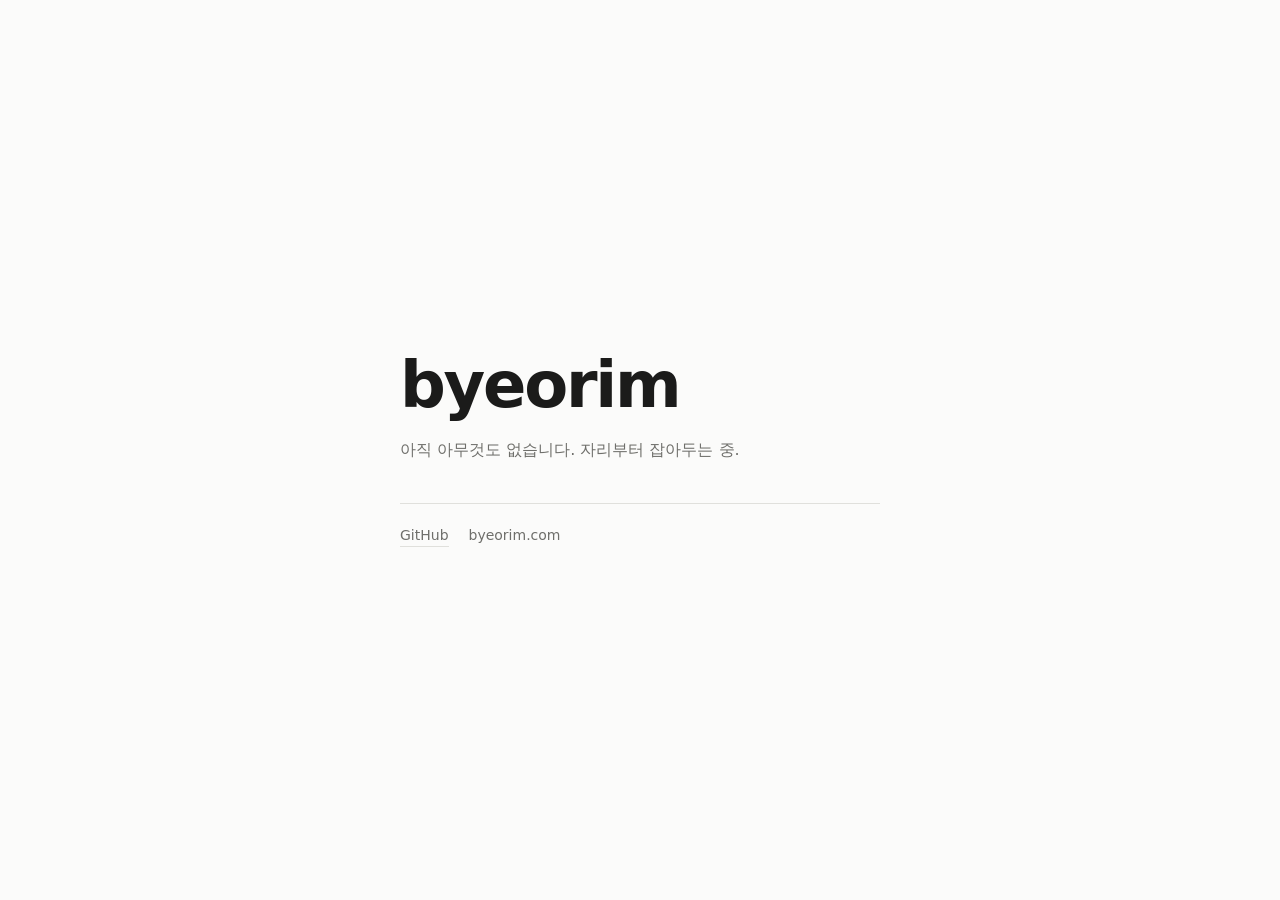
==== public/index.html @ 8a3b0b66 "init: byeorim.com landing page on Cloudflare Workers Assets-only Worker — no `main` entrypoint, so C" ====
<!doctype html>
<html lang="ko">
<head>
<meta charset="utf-8">
<meta name="viewport" content="width=device-width, initial-scale=1">
<title>byeorim</title>
<meta name="description" content="byeorim — 만들고 있습니다.">
<link rel="icon" href="data:image/svg+xml,<svg xmlns='http://www.w3.org/2000/svg' viewBox='0 0 100 100'><text y='.9em' font-size='90'>🔨</text></svg>">
<style>
  :root {
    color-scheme: light dark;
    --bg: #fbfbfa;
    --fg: #1b1b1a;
    --muted: #6f6f6b;
    --rule: #e0e0dc;
  }
  @media (prefers-color-scheme: dark) {
    :root { --bg: #121211; --fg: #ececea; --muted: #8f8f8a; --rule: #2a2a28; }
  }
  * { box-sizing: border-box; }
  html, body { height: 100%; }
  body {
    margin: 0;
    background: var(--bg);
    color: var(--fg);
    font: 16px/1.6 ui-sans-serif, -apple-system, "Pretendard", "Apple SD Gothic Neo",
          "Segoe UI", system-ui, sans-serif;
    display: grid;
    place-items: center;
    padding: 2rem;
    -webkit-font-smoothing: antialiased;
  }
  main { max-width: 30rem; width: 100%; }
  h1 {
    margin: 0;
    font-size: clamp(2.5rem, 12vw, 4rem);
    font-weight: 600;
    letter-spacing: -0.035em;
    line-height: 1;
  }
  .tagline { margin: 1.25rem 0 0; color: var(--muted); }
  hr { border: 0; border-top: 1px solid var(--rule); margin: 2.5rem 0 1.25rem; }
  .meta {
    display: flex;
    gap: 1.25rem;
    flex-wrap: wrap;
    font-size: 0.875rem;
    color: var(--muted);
  }
  .meta a { color: inherit; text-decoration: none; border-bottom: 1px solid var(--rule); }
  .meta a:hover { color: var(--fg); border-bottom-color: currentColor; }
</style>
</head>
<body>
  <main>
    <h1>byeorim</h1>
    <p class="tagline">아직 아무것도 없습니다. 자리부터 잡아두는 중.</p>
    <hr>
    <div class="meta">
      <a href="https://github.com/byeorim">GitHub</a>
      <span>byeorim.com</span>
    </div>
  </main>
</body>
</html>
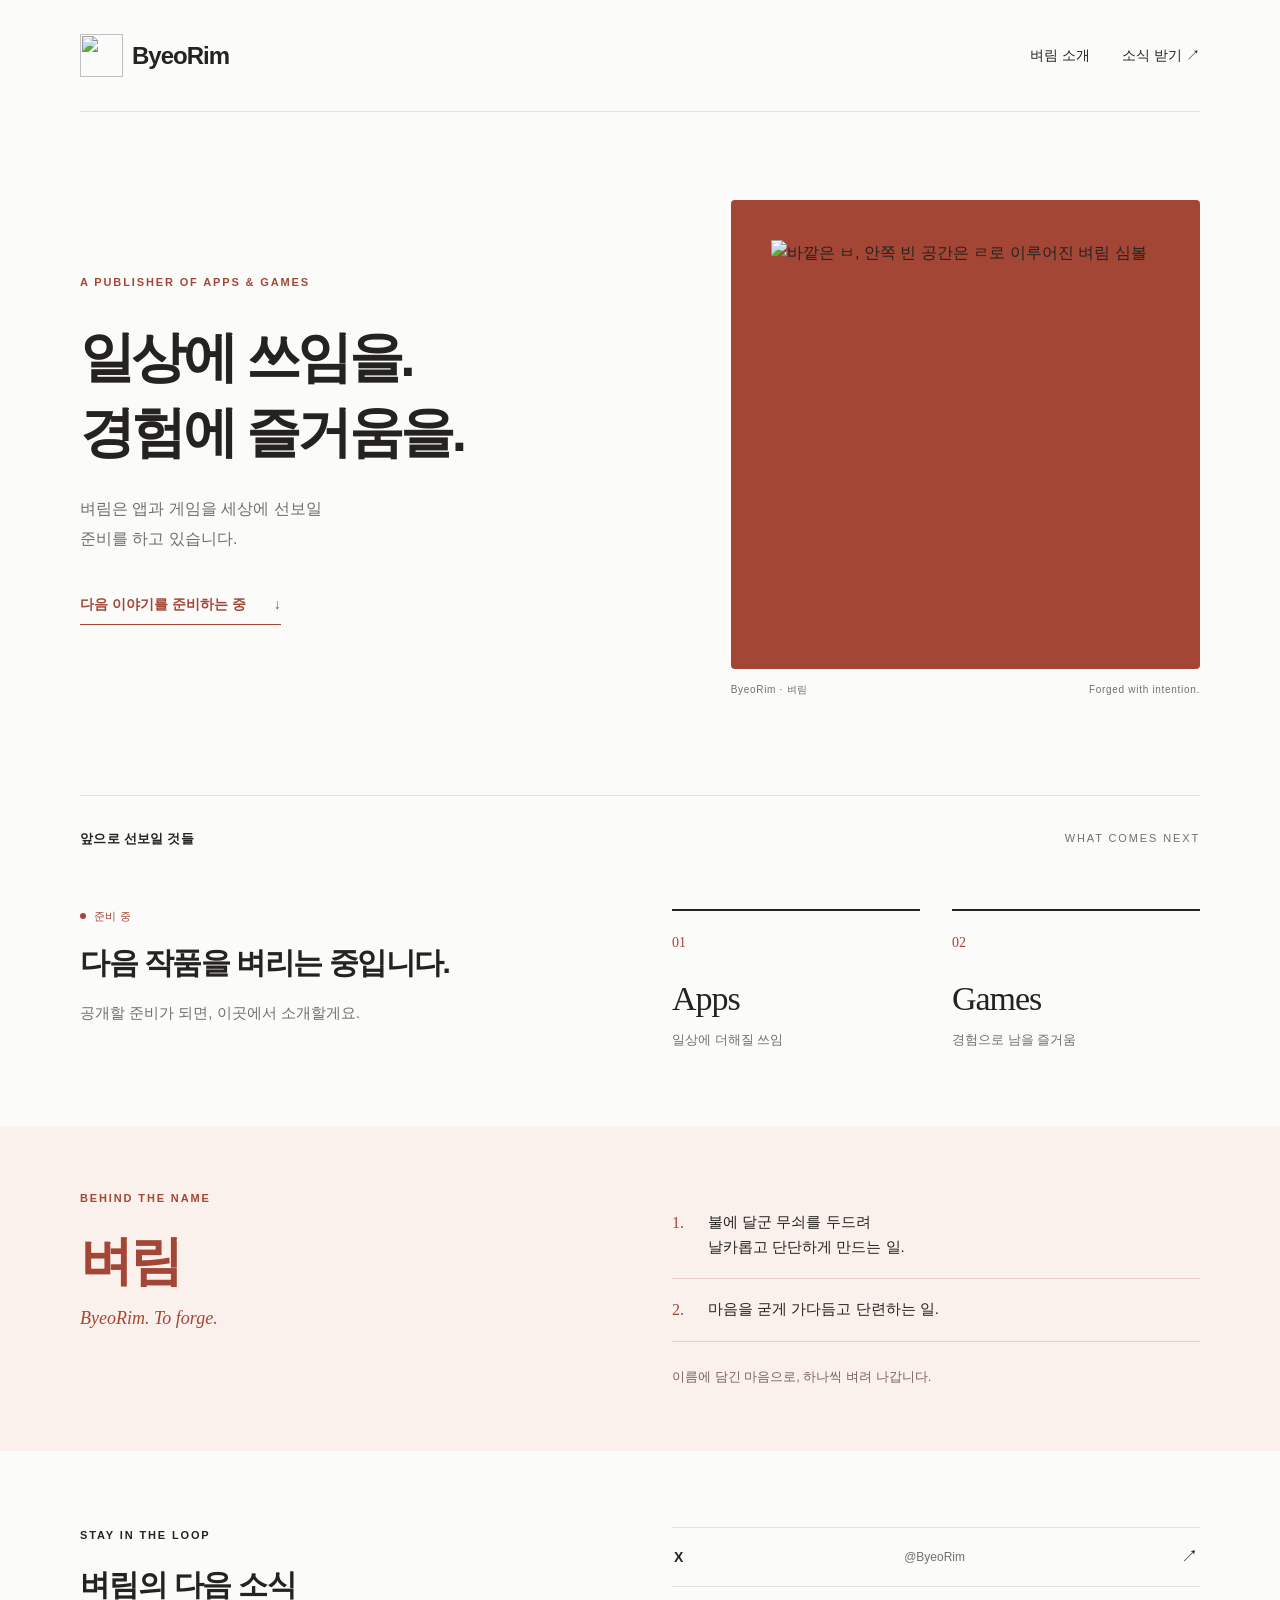
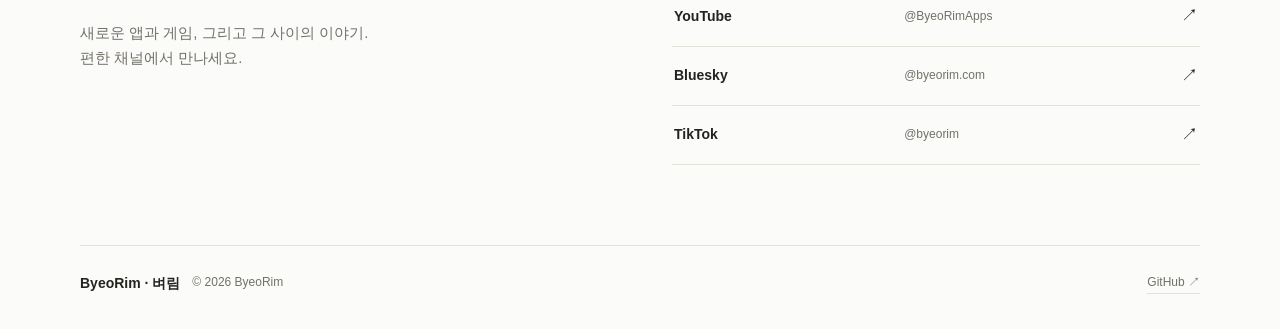
==== commit c0b4afd3: "Establish ByeoRim identity and redesign publisher landing page" ====
--- a/public/index.html
+++ b/public/index.html
@@ -1,65 +1,196 @@
 <!doctype html>
 <html lang="ko">
 <head>
-<meta charset="utf-8">
-<meta name="viewport" content="width=device-width, initial-scale=1">
-<title>byeorim</title>
-<meta name="description" content="byeorim — 만들고 있습니다.">
-<link rel="icon" href="data:image/svg+xml,<svg xmlns='http://www.w3.org/2000/svg' viewBox='0 0 100 100'><text y='.9em' font-size='90'>🔨</text></svg>">
-<style>
-  :root {
-    color-scheme: light dark;
-    --bg: #fbfbfa;
-    --fg: #1b1b1a;
-    --muted: #6f6f6b;
-    --rule: #e0e0dc;
-  }
-  @media (prefers-color-scheme: dark) {
-    :root { --bg: #121211; --fg: #ececea; --muted: #8f8f8a; --rule: #2a2a28; }
-  }
-  * { box-sizing: border-box; }
-  html, body { height: 100%; }
-  body {
-    margin: 0;
-    background: var(--bg);
-    color: var(--fg);
-    font: 16px/1.6 ui-sans-serif, -apple-system, "Pretendard", "Apple SD Gothic Neo",
-          "Segoe UI", system-ui, sans-serif;
-    display: grid;
-    place-items: center;
-    padding: 2rem;
-    -webkit-font-smoothing: antialiased;
-  }
-  main { max-width: 30rem; width: 100%; }
-  h1 {
-    margin: 0;
-    font-size: clamp(2.5rem, 12vw, 4rem);
-    font-weight: 600;
-    letter-spacing: -0.035em;
-    line-height: 1;
-  }
-  .tagline { margin: 1.25rem 0 0; color: var(--muted); }
-  hr { border: 0; border-top: 1px solid var(--rule); margin: 2.5rem 0 1.25rem; }
-  .meta {
-    display: flex;
-    gap: 1.25rem;
-    flex-wrap: wrap;
-    font-size: 0.875rem;
-    color: var(--muted);
-  }
-  .meta a { color: inherit; text-decoration: none; border-bottom: 1px solid var(--rule); }
-  .meta a:hover { color: var(--fg); border-bottom-color: currentColor; }
-</style>
+  <meta charset="utf-8">
+  <meta name="viewport" content="width=device-width, initial-scale=1">
+  <meta name="theme-color" content="#A44636">
+  <title>ByeoRim · 벼림 — Apps & Games</title>
+  <meta name="description" content="일상에 쓰임을, 경험에 즐거움을. 벼림은 앱과 게임을 세상에 선보일 준비를 하고 있습니다.">
+  <link rel="canonical" href="https://byeorim.com/">
+  <link rel="icon" type="image/svg+xml" href="/favicon.svg">
+  <link rel="icon" type="image/png" sizes="32x32" href="/favicon-32.png">
+  <link rel="apple-touch-icon" sizes="180x180" href="/apple-touch-icon.png">
+  <meta property="og:type" content="website">
+  <meta property="og:site_name" content="ByeoRim · 벼림">
+  <meta property="og:title" content="ByeoRim · 벼림 — Apps & Games">
+  <meta property="og:description" content="일상에 쓰임을, 경험에 즐거움을. 앱과 게임을 선보이는 퍼블리셔, 벼림.">
+  <meta property="og:url" content="https://byeorim.com/">
+  <meta property="og:locale" content="ko_KR">
+  <meta property="og:image" content="https://byeorim.com/assets/og-image.png">
+  <meta property="og:image:width" content="1200">
+  <meta property="og:image:height" content="630">
+  <meta property="og:image:alt" content="벽돌색 바탕의 벼림 심볼과 ByeoRim 로고">
+  <meta name="twitter:card" content="summary_large_image">
+  <meta name="twitter:site" content="@ByeoRim">
+  <style>
+    :root { color-scheme: light; --paper:#fbfbfa; --ink:#24231f; --muted:#727067; --line:#e4e1da; --brand:#a44636; --tint:#faf1ec; --serif:Georgia,"Times New Roman",serif; }
+    * { box-sizing:border-box; }
+    html { scroll-behavior:smooth; scroll-padding-top:2rem; }
+    body { margin:0; background:var(--paper); color:var(--ink); font-family:-apple-system,BlinkMacSystemFont,"Apple SD Gothic Neo","Noto Sans KR","Segoe UI",sans-serif; line-height:1.65; -webkit-font-smoothing:antialiased; }
+    a { color:inherit; text-decoration:none; }
+    a:focus-visible { outline:2px solid var(--brand); outline-offset:7px; border-radius:2px; }
+    ::selection { background:#edd1c8; color:#40251e; }
+    img { display:block; max-width:100%; }
+    .wrap { width:min(1120px, calc(100% - 96px)); margin-inline:auto; }
+    .skip { position:fixed; z-index:10; top:12px; left:12px; padding:10px 18px; background:var(--paper); transform:translateY(-160%); }
+    .skip:focus { transform:translateY(0); }
+    header { height:112px; display:flex; align-items:center; justify-content:space-between; gap:24px; border-bottom:1px solid var(--line); }
+    .brand { display:inline-flex; gap:9px; align-items:center; font-size:24px; font-weight:650; letter-spacing:-1px; }
+    .brand img { width:43px; height:43px; }
+    nav { display:flex; gap:32px; font-size:14px; }
+    nav a { transition:color .15s; }
+    nav a:hover { color:var(--brand); }
+    .hero { display:grid; grid-template-columns:1.25fr 1fr; gap:64px; align-items:center; padding:88px 0 96px; }
+    .eyebrow { display:block; font-size:11px; line-height:1.5; letter-spacing:.17em; font-weight:650; text-transform:uppercase; }
+    .hero .eyebrow { color:var(--brand); margin-bottom:30px; }
+    h1 { margin:0; font-size:clamp(36px,4.3vw,57px); font-weight:650; letter-spacing:-.065em; line-height:1.35; word-break:keep-all; }
+    h1 span { display:block; }
+    .hero-copy p { margin:25px 0 30px; font-size:16px; color:var(--muted); line-height:1.9; word-break:keep-all; }
+    .text-link { display:inline-flex; align-items:center; gap:28px; padding-block:8px; border-bottom:1px solid var(--brand); font-size:14px; color:var(--brand); font-weight:600; }
+    .arrow { transition:transform .2s; }
+    .text-link:hover .arrow { transform:translateY(3px); }
+    .hero-art { margin:0; }
+    .symbol-stage { background:var(--brand); border-radius:4px; aspect-ratio:1; display:grid; place-items:center; }
+    .symbol-stage img { width:83%; height:83%; }
+    figcaption { display:flex; justify-content:space-between; gap:10px; margin-top:13px; color:var(--muted); font-size:10px; letter-spacing:.07em; }
+    .section-head { display:flex; gap:24px; justify-content:space-between; align-items:center; margin-bottom:34px; }
+    .section-head h2 { margin:0; font-size:13px; font-weight:600; letter-spacing:.02em; }
+    .section-head .eyebrow { color:var(--muted); font-weight:500; }
+    .works { border-top:1px solid var(--line); padding:32px 0 76px; }
+    .work-note { display:grid; grid-template-columns:1fr 1fr; gap:64px; padding:18px 0 0; }
+    .work-note h3 { margin:0 0 16px; font-size:30px; letter-spacing:-.05em; font-weight:600; line-height:1.5; word-break:keep-all; }
+    .work-note p { color:var(--muted); font-size:15px; margin:0; word-break:keep-all; }
+    .status { display:inline-flex; align-items:center; gap:8px; font-size:11px; color:var(--brand); letter-spacing:.04em; margin-bottom:15px; }
+    .status::before { content:""; width:6px; height:6px; border-radius:50%; background:currentColor; }
+    .categories { display:flex; gap:32px; align-items:flex-start; padding-top:8px; }
+    .category { flex:1; border-top:2px solid var(--ink); padding-top:18px; }
+    .category .number { font-family:var(--serif); color:var(--brand); font-size:14px; }
+    .category h3 { font-family:var(--serif); font-size:34px; font-weight:400; letter-spacing:-.03em; margin:17px 0 5px; }
+    .category p { font-size:13px; }
+    .about { background:var(--tint); padding:64px 0; }
+    .about-inner { display:grid; grid-template-columns:1fr 1fr; gap:64px; }
+    .about-title { color:var(--brand); }
+    .about-title h2 { font-size:53px; font-weight:600; letter-spacing:-.05em; line-height:1.3; margin:20px 0 8px; }
+    .about-title p { margin:0; font-family:var(--serif); font-size:18px; font-style:italic; }
+    .definition { margin:0; padding:2px 0 0; }
+    .definition div { display:grid; grid-template-columns:28px 1fr; gap:8px; padding:18px 0; border-bottom:1px solid #e5cec5; }
+    .definition dt { color:var(--brand); font-family:var(--serif); font-size:16px; }
+    .definition dd { margin:0; font-size:15px; word-break:keep-all; }
+    .about-note { margin:24px 0 0; color:#7c6259; font-size:13px; word-break:keep-all; }
+    .connect { display:grid; grid-template-columns:1fr 1fr; gap:64px; padding:76px 0 80px; }
+    .connect h2 { font-size:30px; letter-spacing:-.04em; font-weight:600; margin:16px 0 12px; }
+    .connect p { margin:0; font-size:15px; color:var(--muted); word-break:keep-all; }
+    .socials { margin:0; padding:0; list-style:none; border-top:1px solid var(--line); }
+    .socials a { display:grid; grid-template-columns:1fr 1.2fr 20px; align-items:center; gap:12px; padding:15px 2px; border-bottom:1px solid var(--line); transition:color .15s,background .15s; }
+    .socials a:hover { color:var(--brand); background:var(--tint); }
+    .social-name { font-size:14px; font-weight:550; }
+    .handle { font-size:12px; color:var(--muted); }
+    .social-arrow { font-size:17px; text-align:right; }
+    footer { display:flex; flex-wrap:wrap; align-items:center; justify-content:space-between; gap:20px; border-top:1px solid var(--line); padding:26px 0 34px; font-size:12px; color:var(--muted); }
+    .footer-name { display:flex; align-items:center; gap:12px; }
+    .footer-name strong { color:var(--ink); font-size:14px; font-weight:600; }
+    footer a { border-bottom:1px solid var(--line); }
+    footer a:hover { color:var(--brand); }
+    @media(min-width:1500px) { .hero { padding-block:108px; } }
+    @media(max-width:850px) {
+      .wrap { width:calc(100% - 56px); }
+      header { height:88px; }
+      .hero { gap:32px; padding:64px 0; grid-template-columns:1.2fr 1fr; }
+      h1 { font-size:38px; }
+      .hero-copy p { font-size:14px; }
+      .work-note,.about-inner,.connect { gap:36px; }
+      .work-note h3,.connect h2 { font-size:26px; }
+      .categories { gap:20px; }
+    }
+    @media(max-width:620px) {
+      .wrap { width:calc(100% - 40px); }
+      header { height:80px; }
+      .brand { font-size:22px; }
+      .brand img { width:36px; height:36px; }
+      nav { gap:22px; font-size:13px; }
+      .hero { grid-template-columns:1fr; gap:40px; padding:48px 0 52px; }
+      .hero .eyebrow { margin-bottom:22px; }
+      h1 { font-size:clamp(32px,8.5vw,47px); }
+      .hero-copy p { margin-top:20px; font-size:15px; }
+      .hero-art { width:100%; max-width:420px; justify-self:center; }
+      .symbol-stage { aspect-ratio:1.14; }
+      .symbol-stage img { width:78%; height:88%; }
+      .works { padding-bottom:48px; }
+      .section-head { margin-bottom:20px; }
+      .work-note { grid-template-columns:1fr; gap:34px; }
+      .work-note h3 { font-size:27px; }
+      .categories { gap:24px; }
+      .category h3 { font-size:31px; }
+      .about { padding:44px 0; }
+      .about-inner { grid-template-columns:1fr; gap:24px; }
+      .about-title h2 { font-size:44px; margin-top:16px; }
+      .definition div { padding:16px 0; }
+      .connect { grid-template-columns:1fr; gap:30px; padding:48px 0; }
+      footer { align-items:flex-start; }
+      .footer-name { flex-direction:column; align-items:flex-start; gap:4px; }
+    }
+    @media(prefers-reduced-motion:reduce) { html { scroll-behavior:auto; } *,*::before,*::after { transition:none !important; } }
+  </style>
 </head>
 <body>
-  <main>
-    <h1>byeorim</h1>
-    <p class="tagline">아직 아무것도 없습니다. 자리부터 잡아두는 중.</p>
-    <hr>
-    <div class="meta">
-      <a href="https://github.com/byeorim">GitHub</a>
-      <span>byeorim.com</span>
+  <a class="skip" href="#main">본문으로 건너뛰기</a>
+  <div class="wrap">
+    <header>
+      <a class="brand" href="/" aria-label="ByeoRim 홈"><img src="/assets/byeorim.svg" width="43" height="43" alt=""><span>ByeoRim</span></a>
+      <nav aria-label="주 메뉴"><a href="#about">벼림 소개</a><a href="#connect">소식 받기 <span aria-hidden="true">↗</span></a></nav>
+    </header>
+  </div>
+  <main id="main">
+    <div class="wrap">
+      <section class="hero" aria-labelledby="hero-title">
+        <div class="hero-copy">
+          <span class="eyebrow" lang="en">A publisher of apps &amp; games</span>
+          <h1 id="hero-title"><span>일상에 쓰임을.</span><span>경험에 즐거움을.</span></h1>
+          <p>벼림은 앱과 게임을 세상에 선보일<br>준비를 하고 있습니다.</p>
+          <a class="text-link" href="#works">다음 이야기를 준비하는 중 <span class="arrow" aria-hidden="true">↓</span></a>
+        </div>
+        <figure class="hero-art">
+          <div class="symbol-stage"><img src="/assets/byeorim-white.svg" width="1024" height="1024" alt="바깥은 ㅂ, 안쪽 빈 공간은 ㄹ로 이루어진 벼림 심볼"></div>
+          <figcaption><span>ByeoRim · 벼림</span><span lang="en">Forged with intention.</span></figcaption>
+        </figure>
+      </section>
+      <section class="works" id="works" aria-labelledby="works-title">
+        <div class="section-head"><h2 id="works-title">앞으로 선보일 것들</h2><span class="eyebrow" lang="en">What comes next</span></div>
+        <div class="work-note">
+          <div><span class="status">준비 중</span><h3>다음 작품을 벼리는 중입니다.</h3><p>공개할 준비가 되면, 이곳에서 소개할게요.</p></div>
+          <div class="categories">
+            <div class="category"><span class="number" aria-hidden="true">01</span><h3 lang="en">Apps</h3><p>일상에 더해질 쓰임</p></div>
+            <div class="category"><span class="number" aria-hidden="true">02</span><h3 lang="en">Games</h3><p>경험으로 남을 즐거움</p></div>
+          </div>
+        </div>
+      </section>
     </div>
+  <section class="about" id="about" aria-labelledby="about-title">
+    <div class="wrap about-inner">
+      <div class="about-title"><span class="eyebrow" lang="en">Behind the name</span><h2 id="about-title">벼림</h2><p lang="en">ByeoRim. To forge.</p></div>
+      <div>
+        <dl class="definition">
+          <div><dt>1.</dt><dd>불에 달군 무쇠를 두드려<br>날카롭고 단단하게 만드는 일.</dd></div>
+          <div><dt>2.</dt><dd>마음을 굳게 가다듬고 단련하는 일.</dd></div>
+        </dl>
+        <p class="about-note">이름에 담긴 마음으로, 하나씩 벼려 나갑니다.</p>
+      </div>
+    </div>
+  </section>
+  <div class="wrap">
+    <section class="connect" id="connect" aria-labelledby="connect-title">
+      <div><span class="eyebrow" lang="en">Stay in the loop</span><h2 id="connect-title">벼림의 다음 소식</h2><p>새로운 앱과 게임, 그리고 그 사이의 이야기.<br>편한 채널에서 만나세요.</p></div>
+      <ul class="socials" aria-label="공식 소셜 미디어">
+        <li><a href="https://x.com/ByeoRim"><span class="social-name">X</span><span class="handle">@ByeoRim</span><span class="social-arrow" aria-hidden="true">↗</span></a></li>
+        <li><a href="https://www.youtube.com/@ByeoRimApps"><span class="social-name">YouTube</span><span class="handle">@ByeoRimApps</span><span class="social-arrow" aria-hidden="true">↗</span></a></li>
+        <li><a href="https://bsky.app/profile/byeorim.com"><span class="social-name">Bluesky</span><span class="handle">@byeorim.com</span><span class="social-arrow" aria-hidden="true">↗</span></a></li>
+        <li><a href="https://www.tiktok.com/@byeorim"><span class="social-name">TikTok</span><span class="handle">@byeorim</span><span class="social-arrow" aria-hidden="true">↗</span></a></li>
+      </ul>
+    </section>
+  </div>
   </main>
+  <div class="wrap">
+    <footer><div class="footer-name"><strong>ByeoRim · 벼림</strong><span>© 2026 ByeoRim</span></div><a href="https://github.com/byeorim">GitHub <span aria-hidden="true">↗</span></a></footer>
+  </div>
 </body>
 </html>
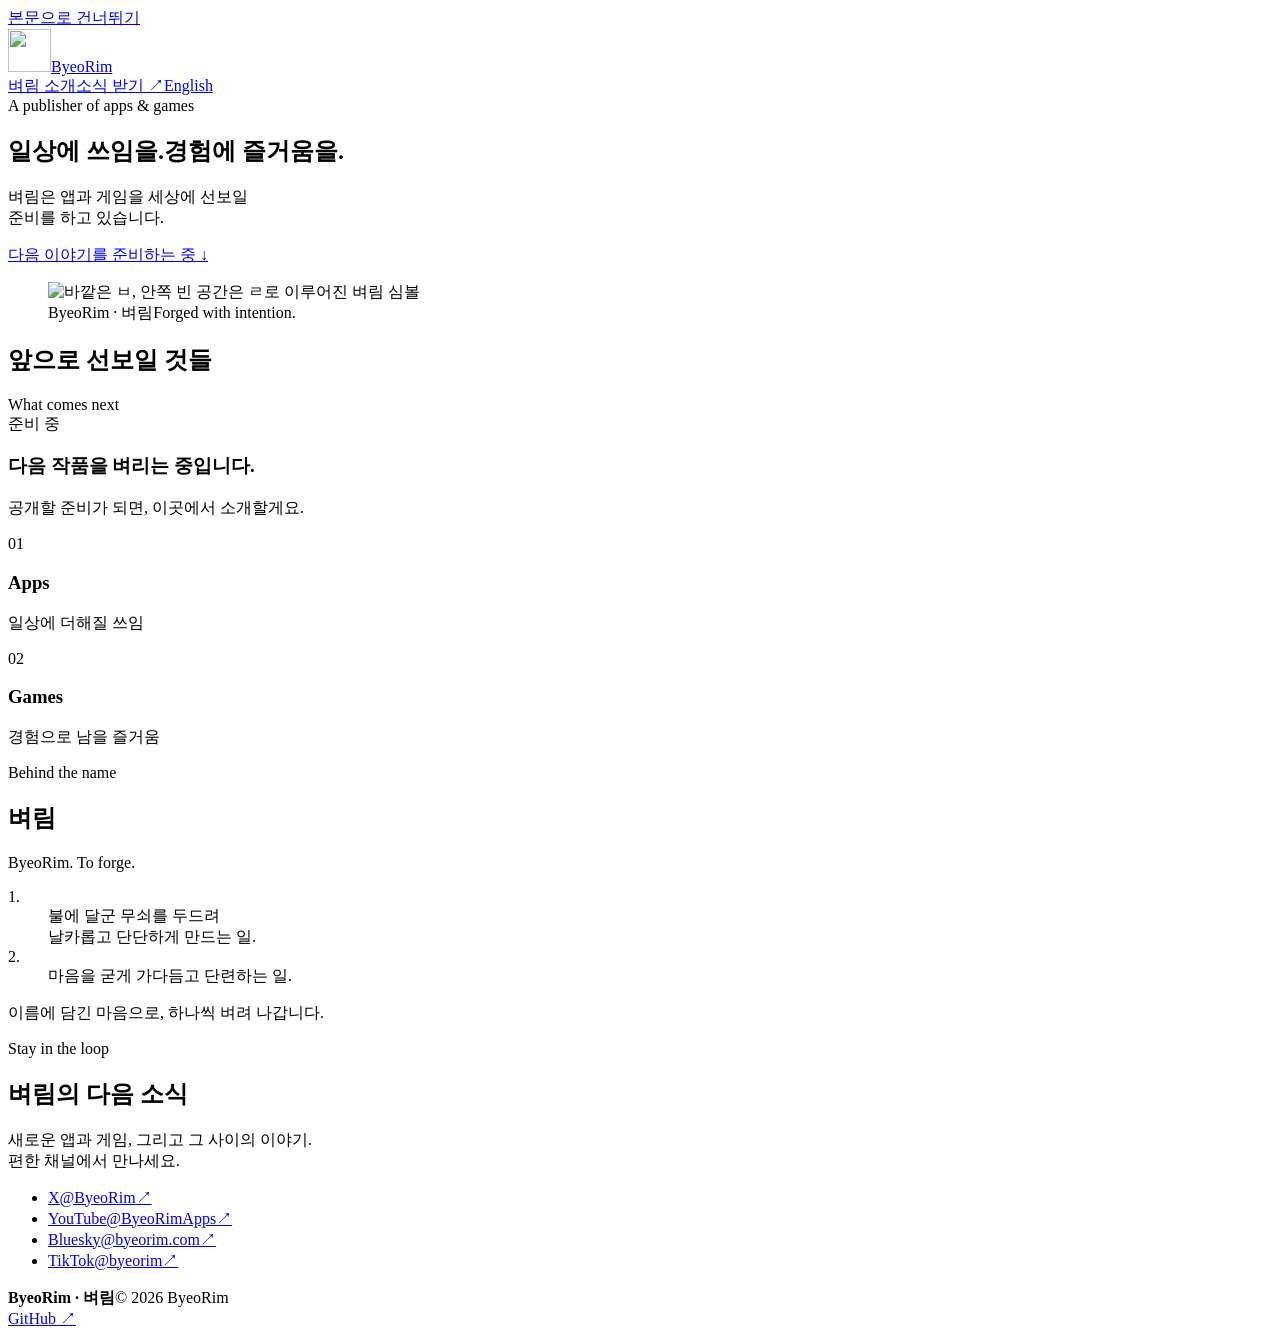
==== commit f41e6d26: "Add English landing page and language switching" ====
--- a/public/index.html
+++ b/public/index.html
@@ -7,6 +7,9 @@
   <title>ByeoRim · 벼림 — Apps & Games</title>
   <meta name="description" content="일상에 쓰임을, 경험에 즐거움을. 벼림은 앱과 게임을 세상에 선보일 준비를 하고 있습니다.">
   <link rel="canonical" href="https://byeorim.com/">
+  <link rel="alternate" hreflang="ko" href="https://byeorim.com/">
+  <link rel="alternate" hreflang="en" href="https://byeorim.com/en/">
+  <link rel="alternate" hreflang="x-default" href="https://byeorim.com/">
   <link rel="icon" type="image/svg+xml" href="/favicon.svg">
   <link rel="icon" type="image/png" sizes="32x32" href="/favicon-32.png">
   <link rel="apple-touch-icon" sizes="180x180" href="/apple-touch-icon.png">
@@ -16,128 +19,21 @@
   <meta property="og:description" content="일상에 쓰임을, 경험에 즐거움을. 앱과 게임을 선보이는 퍼블리셔, 벼림.">
   <meta property="og:url" content="https://byeorim.com/">
   <meta property="og:locale" content="ko_KR">
+  <meta property="og:locale:alternate" content="en_US">
   <meta property="og:image" content="https://byeorim.com/assets/og-image.png">
   <meta property="og:image:width" content="1200">
   <meta property="og:image:height" content="630">
   <meta property="og:image:alt" content="벽돌색 바탕의 벼림 심볼과 ByeoRim 로고">
   <meta name="twitter:card" content="summary_large_image">
   <meta name="twitter:site" content="@ByeoRim">
-  <style>
-    :root { color-scheme: light; --paper:#fbfbfa; --ink:#24231f; --muted:#727067; --line:#e4e1da; --brand:#a44636; --tint:#faf1ec; --serif:Georgia,"Times New Roman",serif; }
-    * { box-sizing:border-box; }
-    html { scroll-behavior:smooth; scroll-padding-top:2rem; }
-    body { margin:0; background:var(--paper); color:var(--ink); font-family:-apple-system,BlinkMacSystemFont,"Apple SD Gothic Neo","Noto Sans KR","Segoe UI",sans-serif; line-height:1.65; -webkit-font-smoothing:antialiased; }
-    a { color:inherit; text-decoration:none; }
-    a:focus-visible { outline:2px solid var(--brand); outline-offset:7px; border-radius:2px; }
-    ::selection { background:#edd1c8; color:#40251e; }
-    img { display:block; max-width:100%; }
-    .wrap { width:min(1120px, calc(100% - 96px)); margin-inline:auto; }
-    .skip { position:fixed; z-index:10; top:12px; left:12px; padding:10px 18px; background:var(--paper); transform:translateY(-160%); }
-    .skip:focus { transform:translateY(0); }
-    header { height:112px; display:flex; align-items:center; justify-content:space-between; gap:24px; border-bottom:1px solid var(--line); }
-    .brand { display:inline-flex; gap:9px; align-items:center; font-size:24px; font-weight:650; letter-spacing:-1px; }
-    .brand img { width:43px; height:43px; }
-    nav { display:flex; gap:32px; font-size:14px; }
-    nav a { transition:color .15s; }
-    nav a:hover { color:var(--brand); }
-    .hero { display:grid; grid-template-columns:1.25fr 1fr; gap:64px; align-items:center; padding:88px 0 96px; }
-    .eyebrow { display:block; font-size:11px; line-height:1.5; letter-spacing:.17em; font-weight:650; text-transform:uppercase; }
-    .hero .eyebrow { color:var(--brand); margin-bottom:30px; }
-    h1 { margin:0; font-size:clamp(36px,4.3vw,57px); font-weight:650; letter-spacing:-.065em; line-height:1.35; word-break:keep-all; }
-    h1 span { display:block; }
-    .hero-copy p { margin:25px 0 30px; font-size:16px; color:var(--muted); line-height:1.9; word-break:keep-all; }
-    .text-link { display:inline-flex; align-items:center; gap:28px; padding-block:8px; border-bottom:1px solid var(--brand); font-size:14px; color:var(--brand); font-weight:600; }
-    .arrow { transition:transform .2s; }
-    .text-link:hover .arrow { transform:translateY(3px); }
-    .hero-art { margin:0; }
-    .symbol-stage { background:var(--brand); border-radius:4px; aspect-ratio:1; display:grid; place-items:center; }
-    .symbol-stage img { width:83%; height:83%; }
-    figcaption { display:flex; justify-content:space-between; gap:10px; margin-top:13px; color:var(--muted); font-size:10px; letter-spacing:.07em; }
-    .section-head { display:flex; gap:24px; justify-content:space-between; align-items:center; margin-bottom:34px; }
-    .section-head h2 { margin:0; font-size:13px; font-weight:600; letter-spacing:.02em; }
-    .section-head .eyebrow { color:var(--muted); font-weight:500; }
-    .works { border-top:1px solid var(--line); padding:32px 0 76px; }
-    .work-note { display:grid; grid-template-columns:1fr 1fr; gap:64px; padding:18px 0 0; }
-    .work-note h3 { margin:0 0 16px; font-size:30px; letter-spacing:-.05em; font-weight:600; line-height:1.5; word-break:keep-all; }
-    .work-note p { color:var(--muted); font-size:15px; margin:0; word-break:keep-all; }
-    .status { display:inline-flex; align-items:center; gap:8px; font-size:11px; color:var(--brand); letter-spacing:.04em; margin-bottom:15px; }
-    .status::before { content:""; width:6px; height:6px; border-radius:50%; background:currentColor; }
-    .categories { display:flex; gap:32px; align-items:flex-start; padding-top:8px; }
-    .category { flex:1; border-top:2px solid var(--ink); padding-top:18px; }
-    .category .number { font-family:var(--serif); color:var(--brand); font-size:14px; }
-    .category h3 { font-family:var(--serif); font-size:34px; font-weight:400; letter-spacing:-.03em; margin:17px 0 5px; }
-    .category p { font-size:13px; }
-    .about { background:var(--tint); padding:64px 0; }
-    .about-inner { display:grid; grid-template-columns:1fr 1fr; gap:64px; }
-    .about-title { color:var(--brand); }
-    .about-title h2 { font-size:53px; font-weight:600; letter-spacing:-.05em; line-height:1.3; margin:20px 0 8px; }
-    .about-title p { margin:0; font-family:var(--serif); font-size:18px; font-style:italic; }
-    .definition { margin:0; padding:2px 0 0; }
-    .definition div { display:grid; grid-template-columns:28px 1fr; gap:8px; padding:18px 0; border-bottom:1px solid #e5cec5; }
-    .definition dt { color:var(--brand); font-family:var(--serif); font-size:16px; }
-    .definition dd { margin:0; font-size:15px; word-break:keep-all; }
-    .about-note { margin:24px 0 0; color:#7c6259; font-size:13px; word-break:keep-all; }
-    .connect { display:grid; grid-template-columns:1fr 1fr; gap:64px; padding:76px 0 80px; }
-    .connect h2 { font-size:30px; letter-spacing:-.04em; font-weight:600; margin:16px 0 12px; }
-    .connect p { margin:0; font-size:15px; color:var(--muted); word-break:keep-all; }
-    .socials { margin:0; padding:0; list-style:none; border-top:1px solid var(--line); }
-    .socials a { display:grid; grid-template-columns:1fr 1.2fr 20px; align-items:center; gap:12px; padding:15px 2px; border-bottom:1px solid var(--line); transition:color .15s,background .15s; }
-    .socials a:hover { color:var(--brand); background:var(--tint); }
-    .social-name { font-size:14px; font-weight:550; }
-    .handle { font-size:12px; color:var(--muted); }
-    .social-arrow { font-size:17px; text-align:right; }
-    footer { display:flex; flex-wrap:wrap; align-items:center; justify-content:space-between; gap:20px; border-top:1px solid var(--line); padding:26px 0 34px; font-size:12px; color:var(--muted); }
-    .footer-name { display:flex; align-items:center; gap:12px; }
-    .footer-name strong { color:var(--ink); font-size:14px; font-weight:600; }
-    footer a { border-bottom:1px solid var(--line); }
-    footer a:hover { color:var(--brand); }
-    @media(min-width:1500px) { .hero { padding-block:108px; } }
-    @media(max-width:850px) {
-      .wrap { width:calc(100% - 56px); }
-      header { height:88px; }
-      .hero { gap:32px; padding:64px 0; grid-template-columns:1.2fr 1fr; }
-      h1 { font-size:38px; }
-      .hero-copy p { font-size:14px; }
-      .work-note,.about-inner,.connect { gap:36px; }
-      .work-note h3,.connect h2 { font-size:26px; }
-      .categories { gap:20px; }
-    }
-    @media(max-width:620px) {
-      .wrap { width:calc(100% - 40px); }
-      header { height:80px; }
-      .brand { font-size:22px; }
-      .brand img { width:36px; height:36px; }
-      nav { gap:22px; font-size:13px; }
-      .hero { grid-template-columns:1fr; gap:40px; padding:48px 0 52px; }
-      .hero .eyebrow { margin-bottom:22px; }
-      h1 { font-size:clamp(32px,8.5vw,47px); }
-      .hero-copy p { margin-top:20px; font-size:15px; }
-      .hero-art { width:100%; max-width:420px; justify-self:center; }
-      .symbol-stage { aspect-ratio:1.14; }
-      .symbol-stage img { width:78%; height:88%; }
-      .works { padding-bottom:48px; }
-      .section-head { margin-bottom:20px; }
-      .work-note { grid-template-columns:1fr; gap:34px; }
-      .work-note h3 { font-size:27px; }
-      .categories { gap:24px; }
-      .category h3 { font-size:31px; }
-      .about { padding:44px 0; }
-      .about-inner { grid-template-columns:1fr; gap:24px; }
-      .about-title h2 { font-size:44px; margin-top:16px; }
-      .definition div { padding:16px 0; }
-      .connect { grid-template-columns:1fr; gap:30px; padding:48px 0; }
-      footer { align-items:flex-start; }
-      .footer-name { flex-direction:column; align-items:flex-start; gap:4px; }
-    }
-    @media(prefers-reduced-motion:reduce) { html { scroll-behavior:auto; } *,*::before,*::after { transition:none !important; } }
-  </style>
+  <link rel="stylesheet" href="/styles.css">
 </head>
 <body>
   <a class="skip" href="#main">본문으로 건너뛰기</a>
   <div class="wrap">
     <header>
       <a class="brand" href="/" aria-label="ByeoRim 홈"><img src="/assets/byeorim.svg" width="43" height="43" alt=""><span>ByeoRim</span></a>
-      <nav aria-label="주 메뉴"><a href="#about">벼림 소개</a><a href="#connect">소식 받기 <span aria-hidden="true">↗</span></a></nav>
+      <nav aria-label="주 메뉴"><a href="#about">벼림 소개</a><a href="#connect">소식 받기 <span aria-hidden="true">↗</span></a><a class="language-switch" href="/en/" lang="en" hreflang="en" aria-label="Switch to English">English</a></nav>
     </header>
   </div>
   <main id="main">
